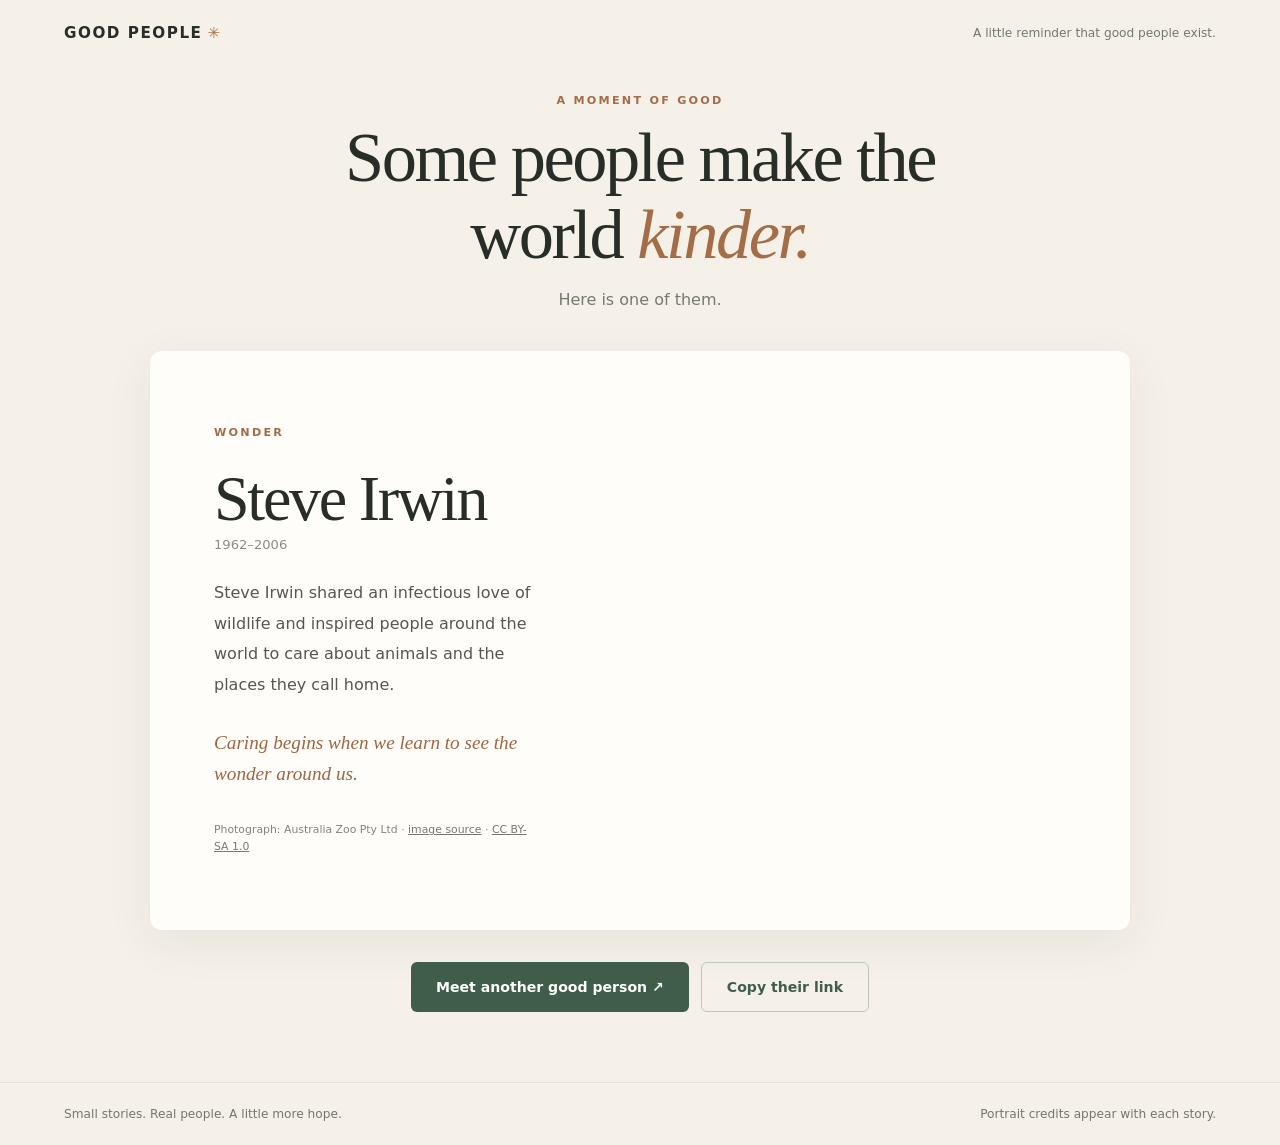
==== index.html @ a337e760 "Import Good People static site as generated Starting point: index.html, style.css, app.js, data/hero" ====
<!doctype html>
<html lang="en">
<head>
  <meta charset="utf-8">
  <meta name="viewport" content="width=device-width,initial-scale=1">
  <meta name="theme-color" content="#f5f1e9">
  <meta name="description" content="A little reminder that good people exist.">
  <title>Good People — A little reminder that good people exist.</title>
  <link rel="stylesheet" href="/style.css">
  <script defer src="/app.js"></script>
</head>
<body>
  <header><a class="wordmark" href="/">GOOD PEOPLE<span class="asterisk">✳</span></a><span class="topnote">A little reminder that good people exist.</span></header>
  <main>
    <div class="intro"><p class="eyebrow">A moment of good</p><h1>Some people make the world <em>kinder.</em></h1><p>Here is one of them.</p></div>
    <article id="hero" class="hero" aria-live="polite"><p>Finding someone wonderful…</p></article>
    <div class="actions"><button type="button" id="another">Meet another good person <span aria-hidden="true">↗</span></button><button type="button" id="share" class="subtle">Copy their link</button></div>
  </main>
  <footer><span>Small stories. Real people. A little more hope.</span><span>Portrait credits appear with each story.</span></footer>
</body>
</html>
---- style.css ----
:root{color-scheme:light;font-family:ui-sans-serif,system-ui,-apple-system,BlinkMacSystemFont,"Segoe UI",sans-serif;background:#f5f1e9;color:#292d27}*{box-sizing:border-box}body{margin:0;min-height:100vh}header,footer{display:flex;justify-content:space-between;align-items:center;padding:24px clamp(20px,5vw,72px);gap:16px}.wordmark{text-decoration:none;color:inherit;font-size:.95rem;font-weight:850;letter-spacing:.10em}.asterisk{color:#ae6f41;padding-left:5px}.topnote,footer{font-size:.76rem;color:#74776f}main{width:min(980px,calc(100% - 40px));margin:28px auto 70px}.intro{text-align:center;margin:0 auto 42px}.eyebrow,.virtue{text-transform:uppercase;letter-spacing:.2em;font-size:.7rem;font-weight:800;color:#a46d47}.intro h1{font-family:Georgia,serif;font-size:clamp(2.6rem,6vw,4.4rem);line-height:1.1;font-weight:400;letter-spacing:-.035em;max-width:740px;margin:12px auto}.intro h1 em{color:#a46d47;font-weight:400}.intro>p:last-child{color:#777970}.hero{display:grid;grid-template-columns:46% 54%;background:#fffdf9;border-radius:12px;overflow:hidden;box-shadow:0 12px 48px #292d2712;min-height:420px}.portrait{width:100%;height:100%;max-height:570px;object-fit:cover;object-position:center top;display:block;background:#dedbd0}.hero-copy{padding:clamp(26px,5vw,68px);display:flex;flex-direction:column;justify-content:center}.hero-copy h2{font-family:Georgia,serif;letter-spacing:-.035em;font-size:clamp(2.5rem,5vw,4.4rem);line-height:1.08;font-weight:400;margin:14px 0 4px}.years{color:#8b8d83;font-size:.82rem}.description{line-height:1.9;color:#55584f;font-size:1rem;margin-top:26px}.reflection{font-family:Georgia,serif;font-style:italic;font-size:1.2rem;color:#9e6642;line-height:1.6;margin:12px 0 22px}.credits{font-size:.68rem;color:#84847e;line-height:1.5}.credits a{color:#777970}.actions{text-align:center;display:flex;gap:12px;justify-content:center;flex-wrap:wrap;margin:32px auto}button{border:0;border-radius:6px;padding:16px 25px;background:#405d4a;color:white;font:inherit;font-size:.88rem;font-weight:650;cursor:pointer}button:hover{background:#304b3a}button.subtle{background:transparent;color:#405d4a;border:1px solid #bdc6ba}button.subtle:hover{background:#e9eee5}footer{border-top:1px solid #e5e1d8}@media(max-width:700px){.topnote{display:none}.hero{grid-template-columns:1fr}.portrait{height:350px}.hero-copy{padding:30px}.intro{margin-top:38px}footer{flex-direction:column;text-align:center}}
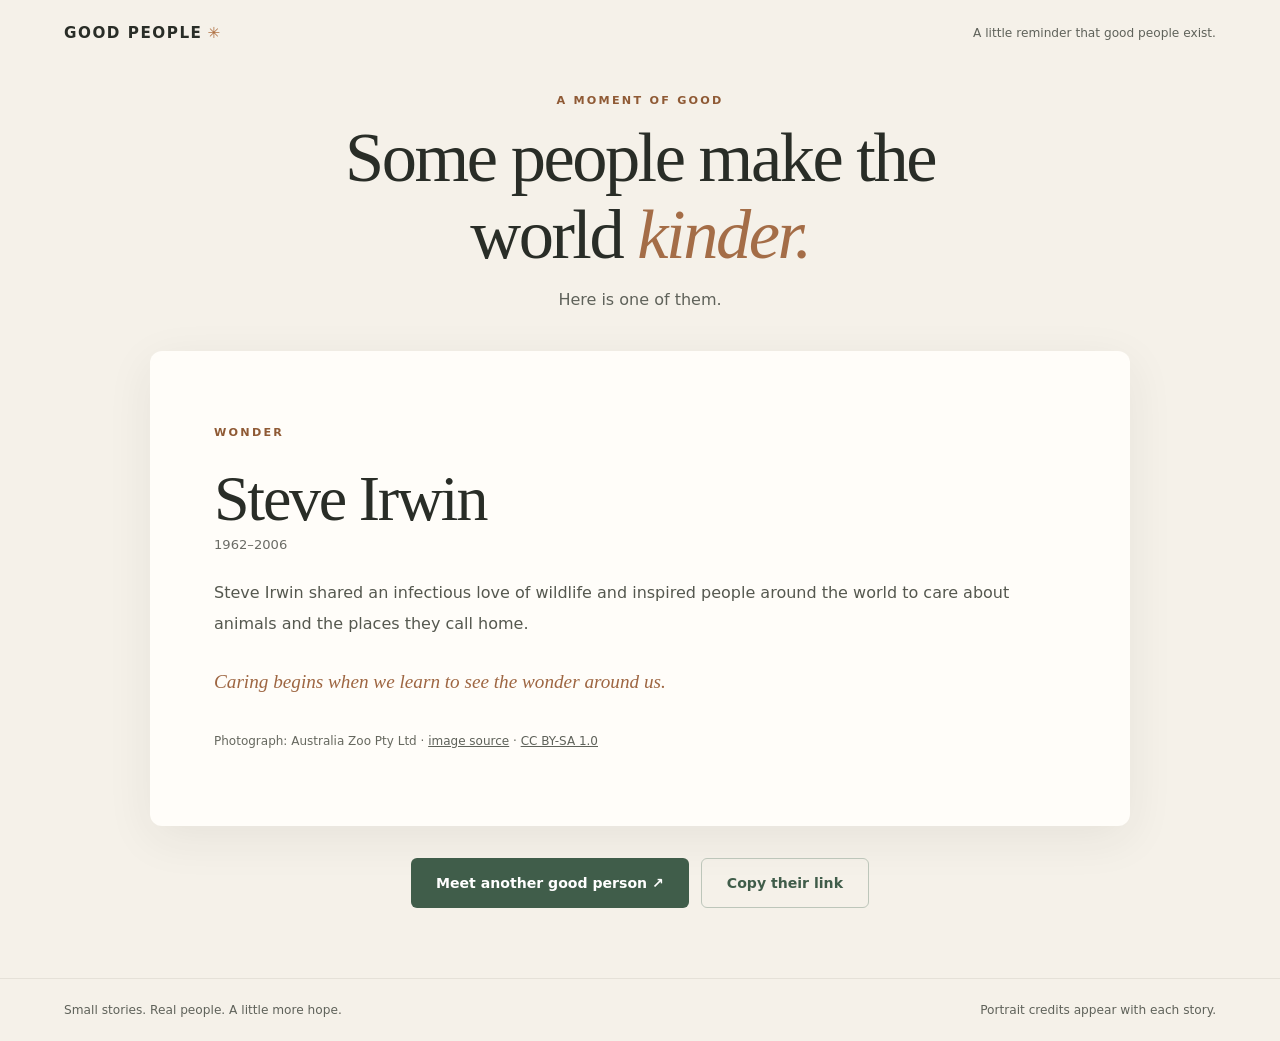
==== commit f7a7648e: "Fix accessibility, data and robustness issues from the review - Darken six low-contrast text colours" ====
--- a/index.html
+++ b/index.html
@@ -5,16 +5,21 @@
   <meta name="viewport" content="width=device-width,initial-scale=1">
   <meta name="theme-color" content="#f5f1e9">
   <meta name="description" content="A little reminder that good people exist.">
-  <title>Good People — A little reminder that good people exist.</title>
+  <title>Good People · A little reminder that good people exist.</title>
+  <link rel="icon" href="data:image/svg+xml,%3Csvg%20xmlns='http://www.w3.org/2000/svg'%20viewBox='0%200%20100%20100'%3E%3Ctext%20y='.9em'%20font-size='90'%20fill='%23ae6f41'%3E%E2%9C%B3%3C/text%3E%3C/svg%3E">
   <link rel="stylesheet" href="/style.css">
-  <script defer src="/app.js"></script>
+  <script type="module" src="/app.js"></script>
 </head>
 <body>
   <header><a class="wordmark" href="/">GOOD PEOPLE<span class="asterisk">✳</span></a><span class="topnote">A little reminder that good people exist.</span></header>
   <main>
     <div class="intro"><p class="eyebrow">A moment of good</p><h1>Some people make the world <em>kinder.</em></h1><p>Here is one of them.</p></div>
-    <article id="hero" class="hero" aria-live="polite"><p>Finding someone wonderful…</p></article>
+    <article id="hero" class="hero">
+      <p class="loading">Finding someone wonderful…</p>
+      <noscript><p class="loading-fallback">This page needs JavaScript to introduce someone. Please enable it and reload.</p></noscript>
+    </article>
     <div class="actions"><button type="button" id="another">Meet another good person <span aria-hidden="true">↗</span></button><button type="button" id="share" class="subtle">Copy their link</button></div>
+    <p id="status" class="visually-hidden" role="status"></p>
   </main>
   <footer><span>Small stories. Real people. A little more hope.</span><span>Portrait credits appear with each story.</span></footer>
 </body>
--- a/style.css
+++ b/style.css
@@ -1 +1,249 @@
-:root{color-scheme:light;font-family:ui-sans-serif,system-ui,-apple-system,BlinkMacSystemFont,"Segoe UI",sans-serif;background:#f5f1e9;color:#292d27}*{box-sizing:border-box}body{margin:0;min-height:100vh}header,footer{display:flex;justify-content:space-between;align-items:center;padding:24px clamp(20px,5vw,72px);gap:16px}.wordmark{text-decoration:none;color:inherit;font-size:.95rem;font-weight:850;letter-spacing:.10em}.asterisk{color:#ae6f41;padding-left:5px}.topnote,footer{font-size:.76rem;color:#74776f}main{width:min(980px,calc(100% - 40px));margin:28px auto 70px}.intro{text-align:center;margin:0 auto 42px}.eyebrow,.virtue{text-transform:uppercase;letter-spacing:.2em;font-size:.7rem;font-weight:800;color:#a46d47}.intro h1{font-family:Georgia,serif;font-size:clamp(2.6rem,6vw,4.4rem);line-height:1.1;font-weight:400;letter-spacing:-.035em;max-width:740px;margin:12px auto}.intro h1 em{color:#a46d47;font-weight:400}.intro>p:last-child{color:#777970}.hero{display:grid;grid-template-columns:46% 54%;background:#fffdf9;border-radius:12px;overflow:hidden;box-shadow:0 12px 48px #292d2712;min-height:420px}.portrait{width:100%;height:100%;max-height:570px;object-fit:cover;object-position:center top;display:block;background:#dedbd0}.hero-copy{padding:clamp(26px,5vw,68px);display:flex;flex-direction:column;justify-content:center}.hero-copy h2{font-family:Georgia,serif;letter-spacing:-.035em;font-size:clamp(2.5rem,5vw,4.4rem);line-height:1.08;font-weight:400;margin:14px 0 4px}.years{color:#8b8d83;font-size:.82rem}.description{line-height:1.9;color:#55584f;font-size:1rem;margin-top:26px}.reflection{font-family:Georgia,serif;font-style:italic;font-size:1.2rem;color:#9e6642;line-height:1.6;margin:12px 0 22px}.credits{font-size:.68rem;color:#84847e;line-height:1.5}.credits a{color:#777970}.actions{text-align:center;display:flex;gap:12px;justify-content:center;flex-wrap:wrap;margin:32px auto}button{border:0;border-radius:6px;padding:16px 25px;background:#405d4a;color:white;font:inherit;font-size:.88rem;font-weight:650;cursor:pointer}button:hover{background:#304b3a}button.subtle{background:transparent;color:#405d4a;border:1px solid #bdc6ba}button.subtle:hover{background:#e9eee5}footer{border-top:1px solid #e5e1d8}@media(max-width:700px){.topnote{display:none}.hero{grid-template-columns:1fr}.portrait{height:350px}.hero-copy{padding:30px}.intro{margin-top:38px}footer{flex-direction:column;text-align:center}}
+:root {
+  color-scheme: light;
+  font-family: ui-sans-serif, system-ui, -apple-system, BlinkMacSystemFont, "Segoe UI", sans-serif;
+  background: #f5f1e9;
+  color: #292d27;
+}
+
+* {
+  box-sizing: border-box;
+}
+
+body {
+  margin: 0;
+  min-height: 100vh;
+}
+
+header,
+footer {
+  display: flex;
+  justify-content: space-between;
+  align-items: center;
+  padding: 24px clamp(20px, 5vw, 72px);
+  gap: 16px;
+}
+
+.wordmark {
+  text-decoration: none;
+  color: inherit;
+  font-size: .95rem;
+  font-weight: 850;
+  letter-spacing: .10em;
+}
+
+.asterisk {
+  color: #ae6f41;
+  padding-left: 5px;
+}
+
+.topnote,
+footer {
+  font-size: .76rem;
+  color: #5f625a;
+}
+
+main {
+  width: min(980px, calc(100% - 40px));
+  margin: 28px auto 70px;
+}
+
+.intro {
+  text-align: center;
+  margin: 0 auto 42px;
+}
+
+.eyebrow,
+.virtue {
+  text-transform: uppercase;
+  letter-spacing: .2em;
+  font-size: .7rem;
+  font-weight: 800;
+  color: #8f5a35;
+}
+
+.intro h1 {
+  font-family: Georgia, serif;
+  font-size: clamp(2.6rem, 6vw, 4.4rem);
+  line-height: 1.1;
+  font-weight: 400;
+  letter-spacing: -.035em;
+  max-width: 740px;
+  margin: 12px auto;
+}
+
+.intro h1 em {
+  color: #a46d47;
+  font-weight: 400;
+}
+
+.intro > p:last-child {
+  color: #5f625a;
+}
+
+.hero {
+  display: grid;
+  grid-template-columns: 46% 54%;
+  background: #fffdf9;
+  border-radius: 12px;
+  overflow: hidden;
+  box-shadow: 0 12px 48px #292d2712;
+  min-height: 420px;
+}
+
+.hero.no-portrait {
+  grid-template-columns: 1fr;
+}
+
+.hero .loading,
+.hero .loading-fallback {
+  grid-column: 1 / -1;
+  align-self: center;
+  text-align: center;
+  color: #5f625a;
+}
+
+.portrait {
+  width: 100%;
+  height: 100%;
+  max-height: 570px;
+  object-fit: cover;
+  object-position: center top;
+  display: block;
+  background: #dedbd0;
+}
+
+.hero-copy {
+  padding: clamp(26px, 5vw, 68px);
+  display: flex;
+  flex-direction: column;
+  justify-content: center;
+}
+
+.hero-copy h2 {
+  font-family: Georgia, serif;
+  letter-spacing: -.035em;
+  font-size: clamp(2.5rem, 5vw, 4.4rem);
+  line-height: 1.08;
+  font-weight: 400;
+  margin: 14px 0 4px;
+}
+
+.years {
+  color: #6b6c66;
+  font-size: .82rem;
+}
+
+.description {
+  line-height: 1.9;
+  color: #55584f;
+  font-size: 1rem;
+  margin-top: 26px;
+}
+
+.reflection {
+  font-family: Georgia, serif;
+  font-style: italic;
+  font-size: 1.2rem;
+  color: #9e6642;
+  line-height: 1.6;
+  margin: 12px 0 22px;
+}
+
+.credits {
+  font-size: .75rem;
+  color: #66685f;
+  line-height: 1.5;
+}
+
+.credits a {
+  color: #5f625a;
+}
+
+.actions {
+  text-align: center;
+  display: flex;
+  gap: 12px;
+  justify-content: center;
+  flex-wrap: wrap;
+  margin: 32px auto;
+}
+
+button,
+.button {
+  border: 0;
+  border-radius: 6px;
+  padding: 16px 25px;
+  background: #405d4a;
+  color: white;
+  font: inherit;
+  font-size: .88rem;
+  font-weight: 650;
+  cursor: pointer;
+  text-decoration: none;
+}
+
+button:hover,
+.button:hover {
+  background: #304b3a;
+}
+
+button:focus-visible,
+.button:focus-visible,
+a:focus-visible,
+h2:focus-visible {
+  outline: 3px solid #405d4a;
+  outline-offset: 3px;
+}
+
+.visually-hidden {
+  position: absolute;
+  width: 1px;
+  height: 1px;
+  margin: -1px;
+  padding: 0;
+  overflow: hidden;
+  clip: rect(0 0 0 0);
+  white-space: nowrap;
+  border: 0;
+}
+
+button.subtle {
+  background: transparent;
+  color: #405d4a;
+  border: 1px solid #bdc6ba;
+}
+
+button.subtle:hover {
+  background: #e9eee5;
+}
+
+footer {
+  border-top: 1px solid #e5e1d8;
+}
+
+@media (max-width: 700px) {
+  .topnote {
+    display: none;
+  }
+
+  .hero {
+    grid-template-columns: 1fr;
+  }
+
+  .portrait {
+    height: 350px;
+  }
+
+  .hero-copy {
+    padding: 30px;
+  }
+
+  .intro {
+    margin-top: 38px;
+  }
+
+  footer {
+    flex-direction: column;
+    text-align: center;
+  }
+}
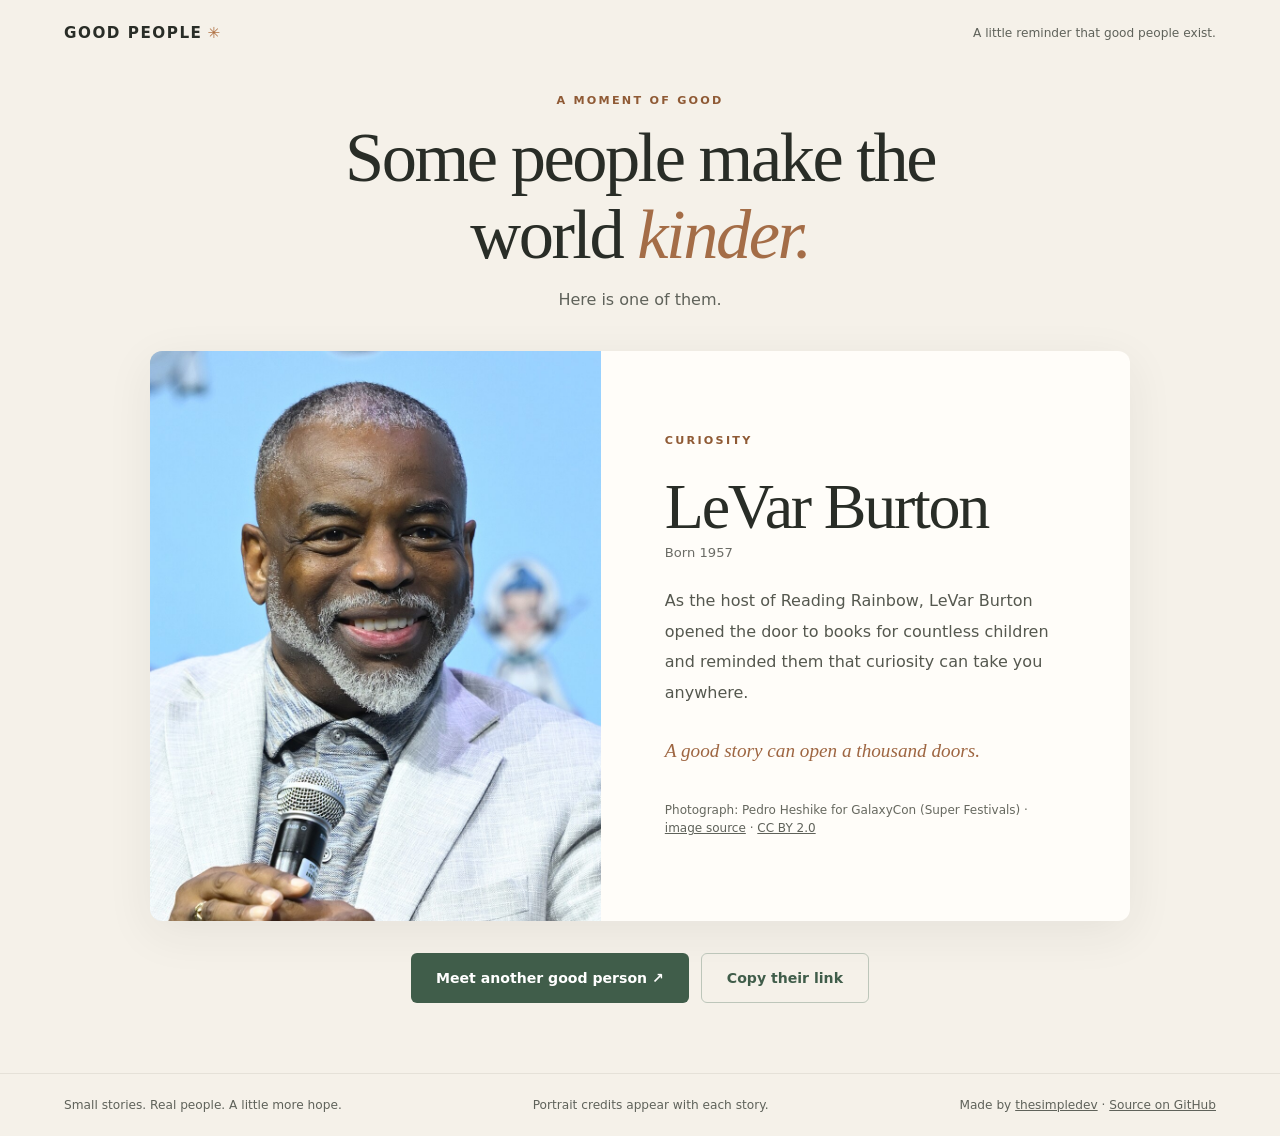
==== commit 43782519: "Add MIT licence, tag-triggered OIDC deploy workflow and footer links - GitHub Actions workflow on v*" ====
--- a/index.html
+++ b/index.html
@@ -21,6 +21,10 @@
     <div class="actions"><button type="button" id="another">Meet another good person <span aria-hidden="true">↗</span></button><button type="button" id="share" class="subtle">Copy their link</button></div>
     <p id="status" class="visually-hidden" role="status"></p>
   </main>
-  <footer><span>Small stories. Real people. A little more hope.</span><span>Portrait credits appear with each story.</span></footer>
+  <footer>
+    <span>Small stories. Real people. A little more hope.</span>
+    <span>Portrait credits appear with each story.</span>
+    <span>Made by <a href="https://thesimpledev.com">thesimpledev</a> · <a href="https://github.com/thesimpledev/heroesamongus">Source on GitHub</a></span>
+  </footer>
 </body>
 </html>
--- a/style.css
+++ b/style.css
@@ -219,6 +219,11 @@
 
 footer {
   border-top: 1px solid #e5e1d8;
+  flex-wrap: wrap;
+}
+
+footer a {
+  color: inherit;
 }
 
 @media (max-width: 700px) {
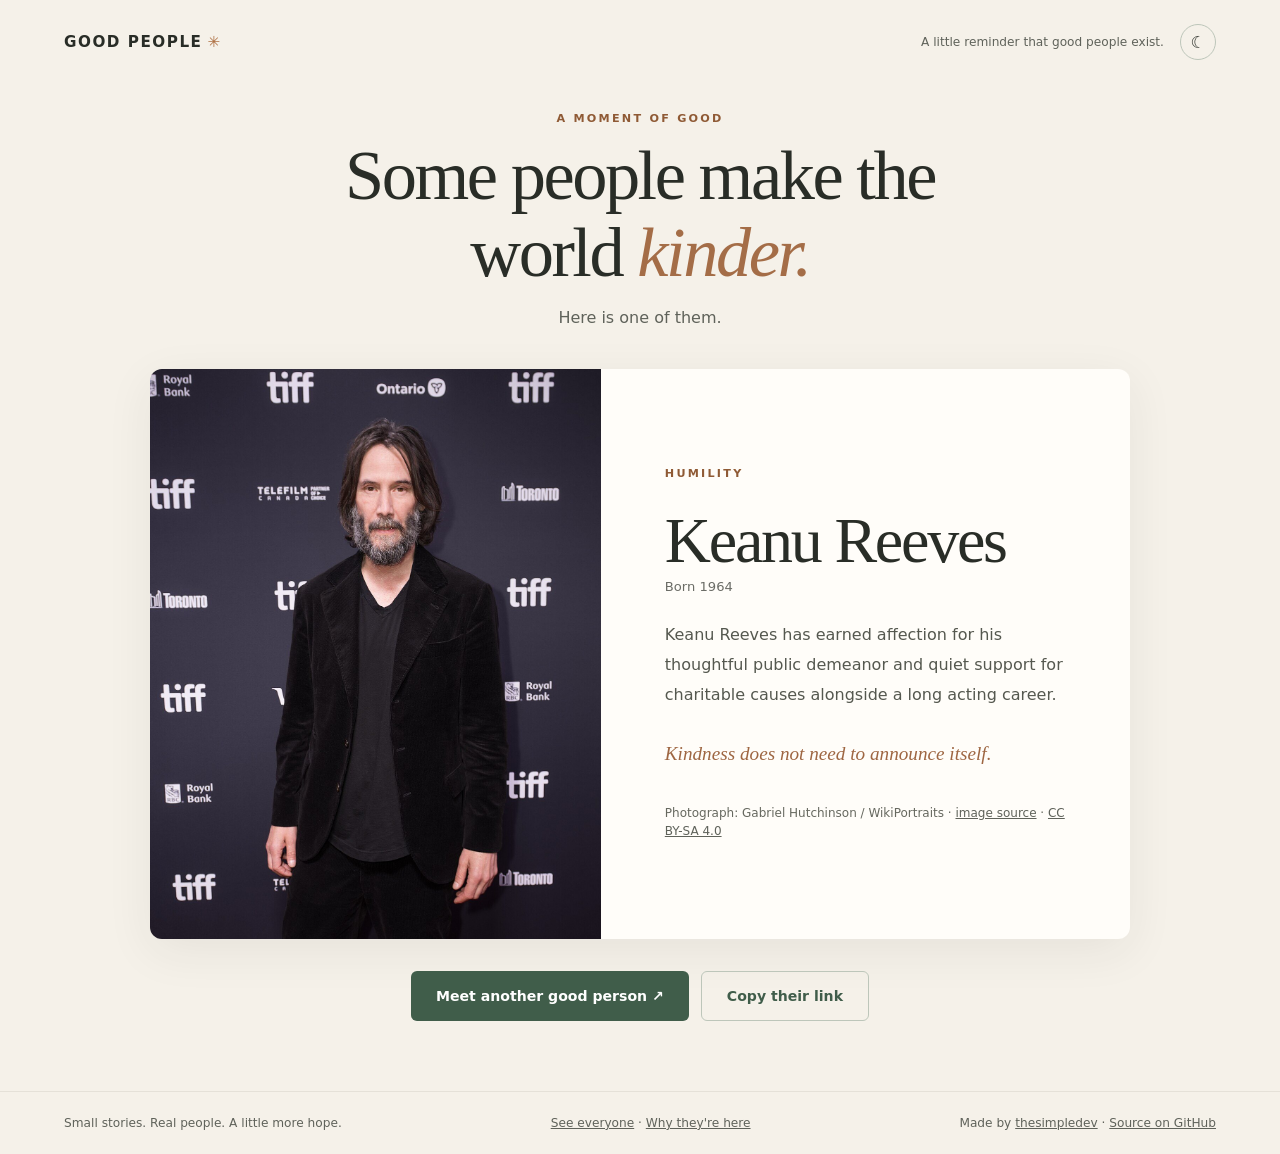
==== commit 1ba693cb: "Add dark mode, an About page and the Gallery - Warm grey dark theme behind custom properties; follow" ====
--- a/index.html
+++ b/index.html
@@ -7,11 +7,16 @@
   <meta name="description" content="A little reminder that good people exist.">
   <title>Good People · A little reminder that good people exist.</title>
   <link rel="icon" href="data:image/svg+xml,%3Csvg%20xmlns='http://www.w3.org/2000/svg'%20viewBox='0%200%20100%20100'%3E%3Ctext%20y='.9em'%20font-size='90'%20fill='%23ae6f41'%3E%E2%9C%B3%3C/text%3E%3C/svg%3E">
+  <script src="/theme.js"></script>
   <link rel="stylesheet" href="/style.css">
   <script type="module" src="/app.js"></script>
 </head>
 <body>
-  <header><a class="wordmark" href="/">GOOD PEOPLE<span class="asterisk">✳</span></a><span class="topnote">A little reminder that good people exist.</span></header>
+  <header>
+    <a class="wordmark" href="/">GOOD PEOPLE<span class="asterisk">✳</span></a>
+    <span class="topnote">A little reminder that good people exist.</span>
+    <button type="button" id="theme-toggle" class="theme-toggle" aria-pressed="false"><span class="theme-glyph" aria-hidden="true">☾</span><span class="visually-hidden">Switch to dark mode</span></button>
+  </header>
   <main>
     <div class="intro"><p class="eyebrow">A moment of good</p><h1>Some people make the world <em>kinder.</em></h1><p>Here is one of them.</p></div>
     <article id="hero" class="hero">
@@ -23,7 +28,7 @@
   </main>
   <footer>
     <span>Small stories. Real people. A little more hope.</span>
-    <span>Portrait credits appear with each story.</span>
+    <span><a href="/gallery.html">See everyone</a> · <a href="/about.html">Why they're here</a></span>
     <span>Made by <a href="https://thesimpledev.com">thesimpledev</a> · <a href="https://github.com/thesimpledev/heroesamongus">Source on GitHub</a></span>
   </footer>
 </body>
--- a/style.css
+++ b/style.css
@@ -1,8 +1,81 @@
 :root {
   color-scheme: light;
+  --page: #f5f1e9;
+  --card: #fffdf9;
+  --text: #292d27;
+  --description: #55584f;
+  --muted: #5f625a;
+  --muted-credits: #66685f;
+  --muted-years: #6b6c66;
+  --accent: #8f5a35;
+  --accent-soft: #a46d47;
+  --asterisk: #ae6f41;
+  --reflection: #9e6642;
+  --button: #405d4a;
+  --button-hover: #304b3a;
+  --button-text: #ffffff;
+  --subtle-text: #405d4a;
+  --subtle-border: #bdc6ba;
+  --subtle-hover: #e9eee5;
+  --rule: #e5e1d8;
+  --portrait-fill: #dedbd0;
+  --shadow: 0 12px 48px #292d2712;
+  --focus: #405d4a;
   font-family: ui-sans-serif, system-ui, -apple-system, BlinkMacSystemFont, "Segoe UI", sans-serif;
-  background: #f5f1e9;
-  color: #292d27;
+  background: var(--page);
+  color: var(--text);
+}
+
+@media (prefers-color-scheme: dark) {
+  :root:not([data-theme="light"]) {
+    color-scheme: dark;
+    --page: #2b2b29;
+    --card: #353532;
+    --text: #e8e4da;
+    --description: #cfcbc1;
+    --muted: #b5b2a8;
+    --muted-credits: #b5b2a8;
+    --muted-years: #b5b2a8;
+    --accent: #d9a476;
+    --accent-soft: #d9a476;
+    --asterisk: #d9a476;
+    --reflection: #d9a476;
+    --button: #5a7a64;
+    --button-hover: #4a6753;
+    --button-text: #ffffff;
+    --subtle-text: #cfe0d2;
+    --subtle-border: #5c655d;
+    --subtle-hover: #3d443e;
+    --rule: #3f403c;
+    --portrait-fill: #44443f;
+    --shadow: 0 12px 48px #00000055;
+    --focus: #9fc4ab;
+  }
+}
+
+:root[data-theme="dark"] {
+  color-scheme: dark;
+  --page: #2b2b29;
+  --card: #353532;
+  --text: #e8e4da;
+  --description: #cfcbc1;
+  --muted: #b5b2a8;
+  --muted-credits: #b5b2a8;
+  --muted-years: #b5b2a8;
+  --accent: #d9a476;
+  --accent-soft: #d9a476;
+  --asterisk: #d9a476;
+  --reflection: #d9a476;
+  --button: #5a7a64;
+  --button-hover: #4a6753;
+  --button-text: #ffffff;
+  --subtle-text: #cfe0d2;
+  --subtle-border: #5c655d;
+  --subtle-hover: #3d443e;
+  --rule: #3f403c;
+  --portrait-fill: #44443f;
+  --shadow: 0 12px 48px #00000055;
+  --focus: #9fc4ab;
 }
 
 * {
@@ -12,6 +85,7 @@
 body {
   margin: 0;
   min-height: 100vh;
+  background: var(--page);
 }
 
 header,
@@ -32,14 +106,34 @@
 }
 
 .asterisk {
-  color: #ae6f41;
+  color: var(--asterisk);
   padding-left: 5px;
 }
 
 .topnote,
 footer {
   font-size: .76rem;
-  color: #5f625a;
+  color: var(--muted);
+}
+
+.topnote {
+  margin-left: auto;
+}
+
+.theme-toggle {
+  width: 36px;
+  height: 36px;
+  padding: 0;
+  border-radius: 50%;
+  border: 1px solid var(--subtle-border);
+  background: transparent;
+  color: var(--text);
+  font-size: 1.05rem;
+  line-height: 1;
+}
+
+.theme-toggle:hover {
+  background: var(--subtle-hover);
 }
 
 main {
@@ -58,7 +152,7 @@
   letter-spacing: .2em;
   font-size: .7rem;
   font-weight: 800;
-  color: #8f5a35;
+  color: var(--accent);
 }
 
 .intro h1 {
@@ -72,21 +166,21 @@
 }
 
 .intro h1 em {
-  color: #a46d47;
+  color: var(--accent-soft);
   font-weight: 400;
 }
 
 .intro > p:last-child {
-  color: #5f625a;
+  color: var(--muted);
 }
 
 .hero {
   display: grid;
   grid-template-columns: 46% 54%;
-  background: #fffdf9;
+  background: var(--card);
   border-radius: 12px;
   overflow: hidden;
-  box-shadow: 0 12px 48px #292d2712;
+  box-shadow: var(--shadow);
   min-height: 420px;
 }
 
@@ -95,11 +189,13 @@
 }
 
 .hero .loading,
-.hero .loading-fallback {
+.hero .loading-fallback,
+.gallery .loading,
+.gallery .loading-fallback {
   grid-column: 1 / -1;
   align-self: center;
   text-align: center;
-  color: #5f625a;
+  color: var(--muted);
 }
 
 .portrait {
@@ -109,7 +205,7 @@
   object-fit: cover;
   object-position: center top;
   display: block;
-  background: #dedbd0;
+  background: var(--portrait-fill);
 }
 
 .hero-copy {
@@ -129,13 +225,13 @@
 }
 
 .years {
-  color: #6b6c66;
+  color: var(--muted-years);
   font-size: .82rem;
 }
 
 .description {
   line-height: 1.9;
-  color: #55584f;
+  color: var(--description);
   font-size: 1rem;
   margin-top: 26px;
 }
@@ -144,19 +240,79 @@
   font-family: Georgia, serif;
   font-style: italic;
   font-size: 1.2rem;
-  color: #9e6642;
+  color: var(--reflection);
   line-height: 1.6;
   margin: 12px 0 22px;
 }
 
 .credits {
   font-size: .75rem;
-  color: #66685f;
+  color: var(--muted-credits);
   line-height: 1.5;
 }
 
 .credits a {
-  color: #5f625a;
+  color: var(--muted);
+}
+
+.prose {
+  max-width: 640px;
+  margin: 0 auto;
+  font-size: 1.05rem;
+  line-height: 1.85;
+  color: var(--description);
+}
+
+.prose p {
+  margin: 0 0 22px;
+}
+
+.prose a {
+  color: var(--subtle-text);
+}
+
+.gallery {
+  display: grid;
+  grid-template-columns: repeat(auto-fill, minmax(180px, 1fr));
+  gap: 18px;
+}
+
+.card {
+  display: block;
+  background: var(--card);
+  border-radius: 10px;
+  overflow: hidden;
+  box-shadow: var(--shadow);
+  text-decoration: none;
+  color: inherit;
+}
+
+.card .portrait {
+  aspect-ratio: 3 / 4;
+  height: auto;
+  max-height: none;
+}
+
+.card-name {
+  display: block;
+  font-family: Georgia, serif;
+  font-size: 1.15rem;
+  letter-spacing: -.02em;
+  padding: 12px 14px 2px;
+}
+
+.card-virtue {
+  display: block;
+  text-transform: uppercase;
+  letter-spacing: .2em;
+  font-size: .62rem;
+  font-weight: 800;
+  color: var(--accent);
+  padding: 0 14px 14px;
+}
+
+.card:hover .card-name {
+  color: var(--accent-soft);
 }
 
 .actions {
@@ -173,8 +329,8 @@
   border: 0;
   border-radius: 6px;
   padding: 16px 25px;
-  background: #405d4a;
-  color: white;
+  background: var(--button);
+  color: var(--button-text);
   font: inherit;
   font-size: .88rem;
   font-weight: 650;
@@ -184,14 +340,24 @@
 
 button:hover,
 .button:hover {
-  background: #304b3a;
+  background: var(--button-hover);
+}
+
+button.subtle {
+  background: transparent;
+  color: var(--subtle-text);
+  border: 1px solid var(--subtle-border);
+}
+
+button.subtle:hover {
+  background: var(--subtle-hover);
 }
 
 button:focus-visible,
 .button:focus-visible,
 a:focus-visible,
 h2:focus-visible {
-  outline: 3px solid #405d4a;
+  outline: 3px solid var(--focus);
   outline-offset: 3px;
 }
 
@@ -207,18 +373,8 @@
   border: 0;
 }
 
-button.subtle {
-  background: transparent;
-  color: #405d4a;
-  border: 1px solid #bdc6ba;
-}
-
-button.subtle:hover {
-  background: #e9eee5;
-}
-
 footer {
-  border-top: 1px solid #e5e1d8;
+  border-top: 1px solid var(--rule);
   flex-wrap: wrap;
 }
 
@@ -231,6 +387,10 @@
     display: none;
   }
 
+  .theme-toggle {
+    margin-left: auto;
+  }
+
   .hero {
     grid-template-columns: 1fr;
   }
@@ -245,6 +405,11 @@
 
   .intro {
     margin-top: 38px;
+  }
+
+  .gallery {
+    grid-template-columns: repeat(2, 1fr);
+    gap: 12px;
   }
 
   footer {
